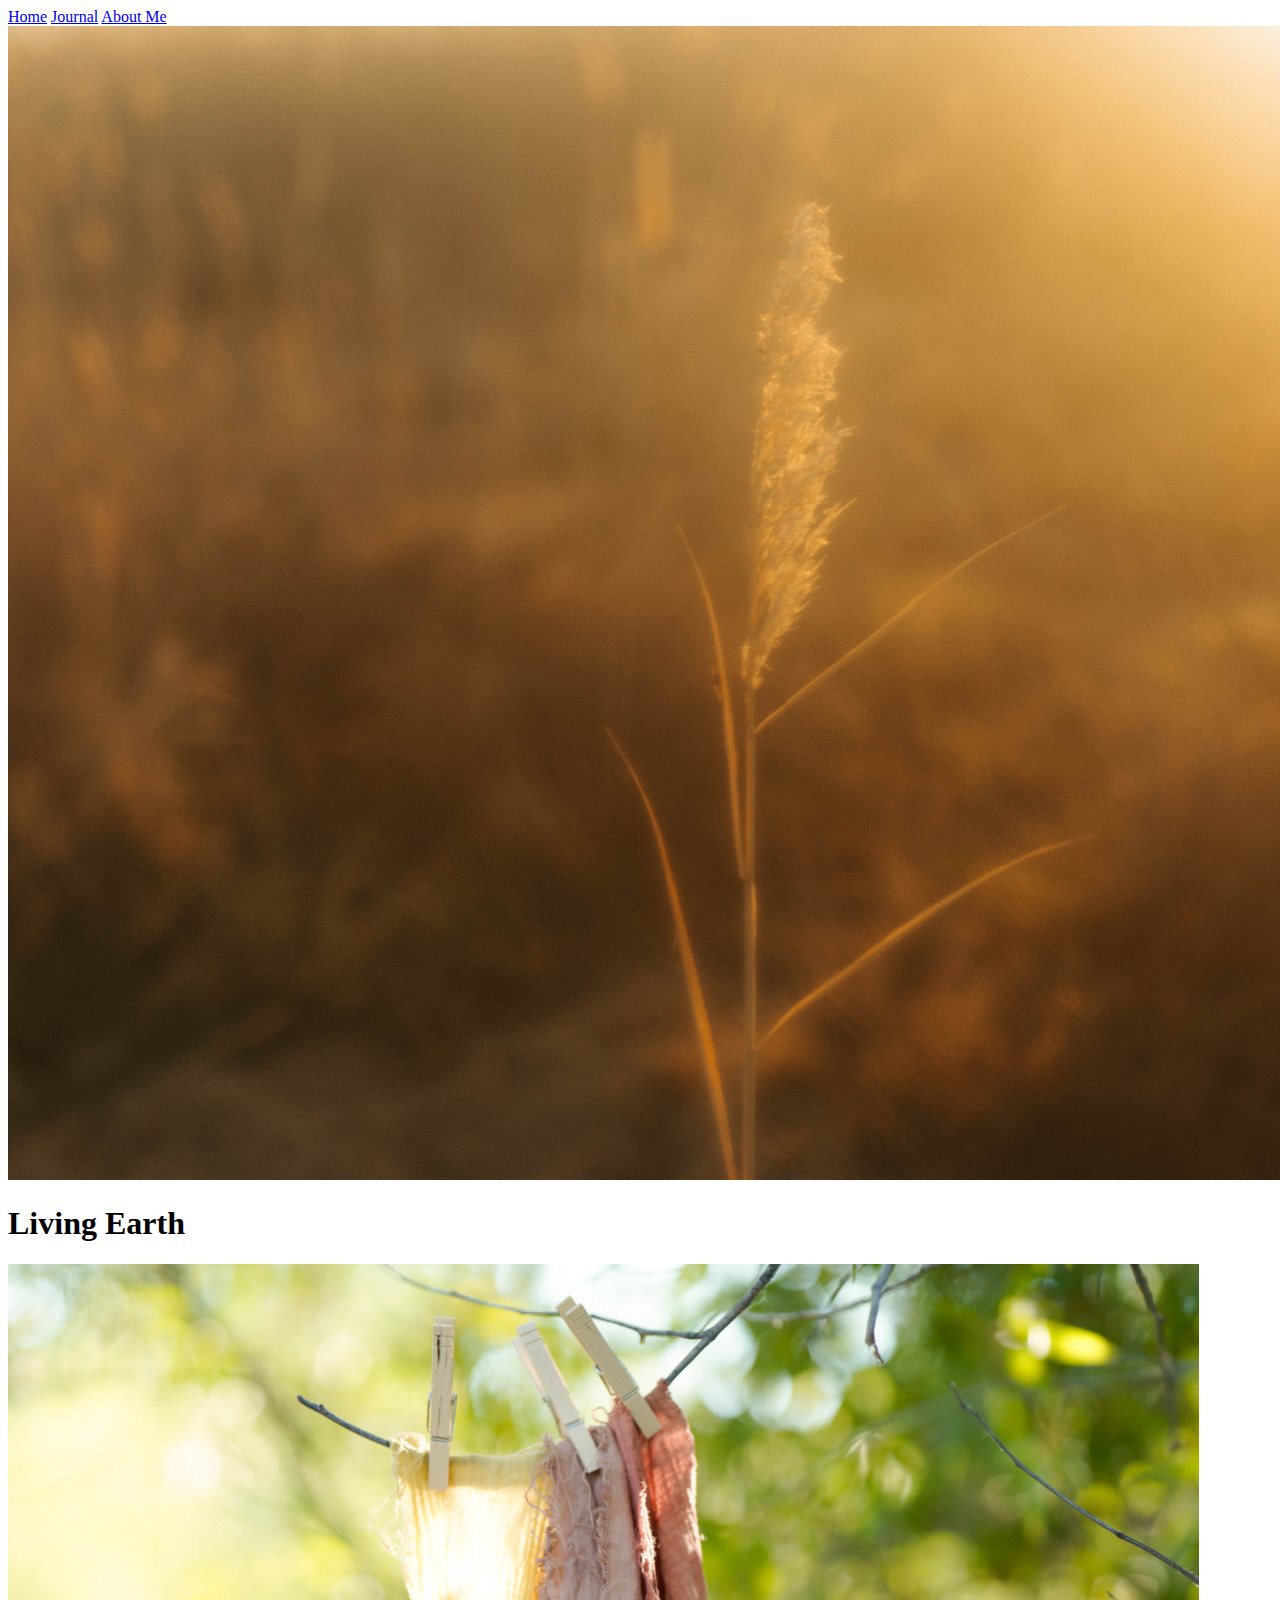
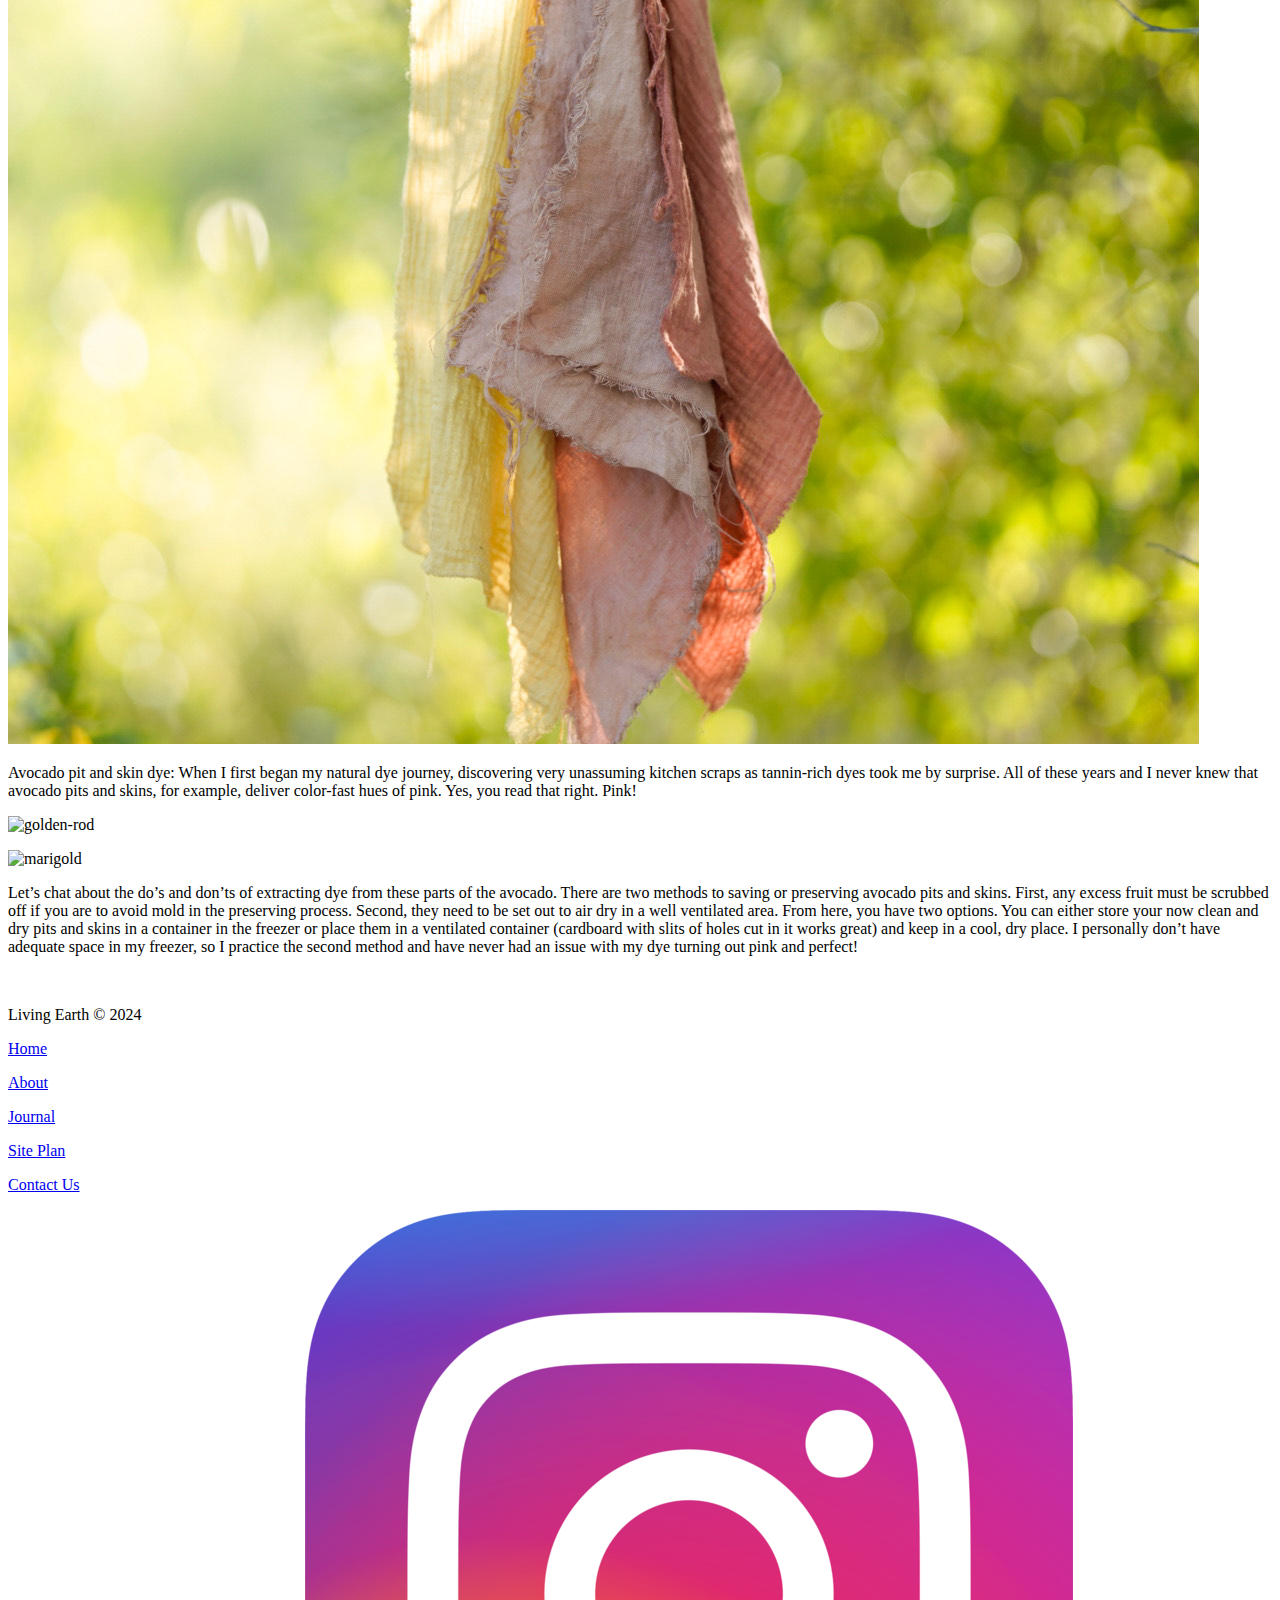
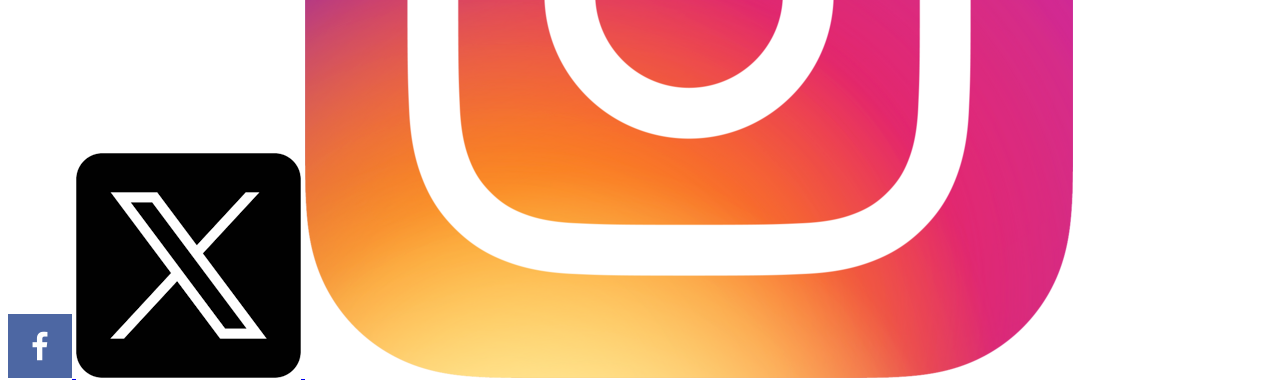
==== living_earth/index.html @ 8547898d "First html content drop for homepage, journal, and about" ====
<!DOCTYPE html>
<html lang="en">
<head>
    <meta charset="UTF-8">
    <meta name="viewport" content="width=device-width, initial-scale=1.0">
    <title>Living Earth | Home</title>
</head>
<body>
    <div id="content">
        <header>
            <!-- <a id="logo-link" href="index.html">
                <img class="logo" src="img/canva/B&W Logo.png" alt="Living Earth logo">
            </a> -->
            <nav>
                <a href="index.html">Home</a>
                <a href="journal.html">Journal</a>
                <a href="about.html">About Me</a>
            </nav>
        </header>
        <main>

            <div id="hero">
                <div id="hero-box">
                    <img id="hero-img" src="img/gold-grass.jpeg" alt="golden grass">
                    <h1 class="home-title">Living Earth</h1>
                </div>
            </div>
            <section class="link-gallery">
                <div id="avocado-card">
                    <img src="img/avocado-hanging-cloth.jpeg" alt="red cloth hanging in a forest">
                    <p>
                        Avocado pit and skin dye:
                        When I first began my natural dye journey, discovering very unassuming kitchen scraps as tannin-rich dyes took me by surprise. All of these years and I never knew that avocado pits and skins, for example, deliver color-fast hues of pink. Yes, you read that right. Pink!
                    </p>
                </div>
                <div id="golden-rod-card">
                    <img src="" alt="golden-rod">
                    <p></p>
                </div>
                <div id="marigold-card">
                    <img src="" alt="marigold">
                    <p></p>
                </div>
            </section>
            <p>
                Let’s chat about the do’s and don’ts of extracting dye from these parts of the avocado. 
                There are two methods to saving or preserving avocado pits and skins. First, any excess fruit must be scrubbed off if you are to avoid mold in the preserving process. Second, they need to be set out to air dry in a  well ventilated area. From here, you have two options. You can either store your now clean and dry pits and skins in a container in the freezer or place them in a ventilated container (cardboard with slits of holes cut in it works great) and keep in a cool, dry place. I personally don’t have adequate space in my freezer, so I practice the second method and have never had an issue with my dye turning out pink and perfect!
            </p>
            <img src="" alt="">
        </main>
        <footer>
            <p>Living Earth &copy; 2024</p>
            <p><a href="index.html">Home</a></p>
            <p><a href="about.html">About</a></p>
            <p><a href="journal.html">Journal</a></p>
            <p><a href="site-plan.html">Site Plan</a></p>
            <p><a href="contactus.html">Contact Us</a></p>
            <div class="social">
                <a href="https://facebook.com" target="_blank">
                    <img src="img/facebook.png" alt="facebook icon">
                </a>
                <a href="https://x.com" target="_blank">
                    <img src="img/x.png" alt="x icon">
                </a>
                <a href="https://instagram.com" target="_blank">
                    <img src="img/instagram.png" alt="instagram icon">
                </a>
            </div>
        </footer>
    </div>
</body>
</html>
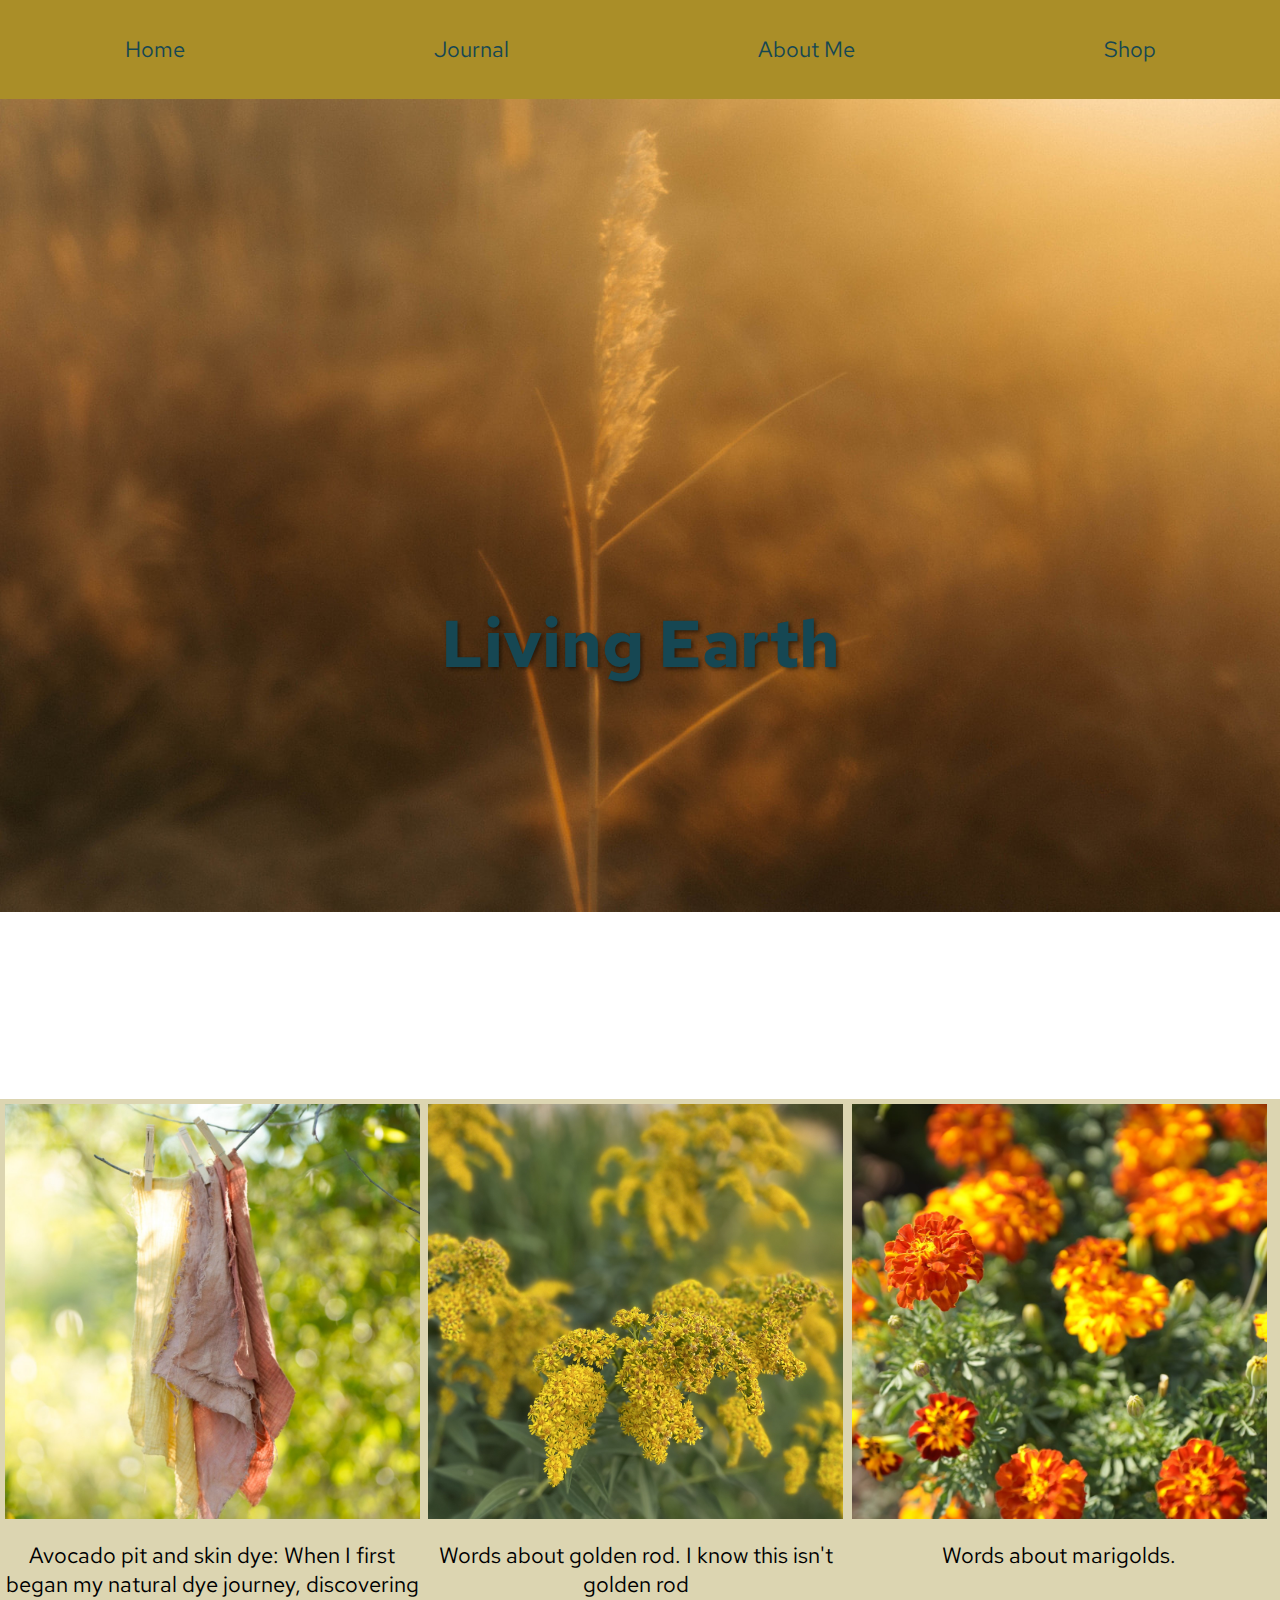
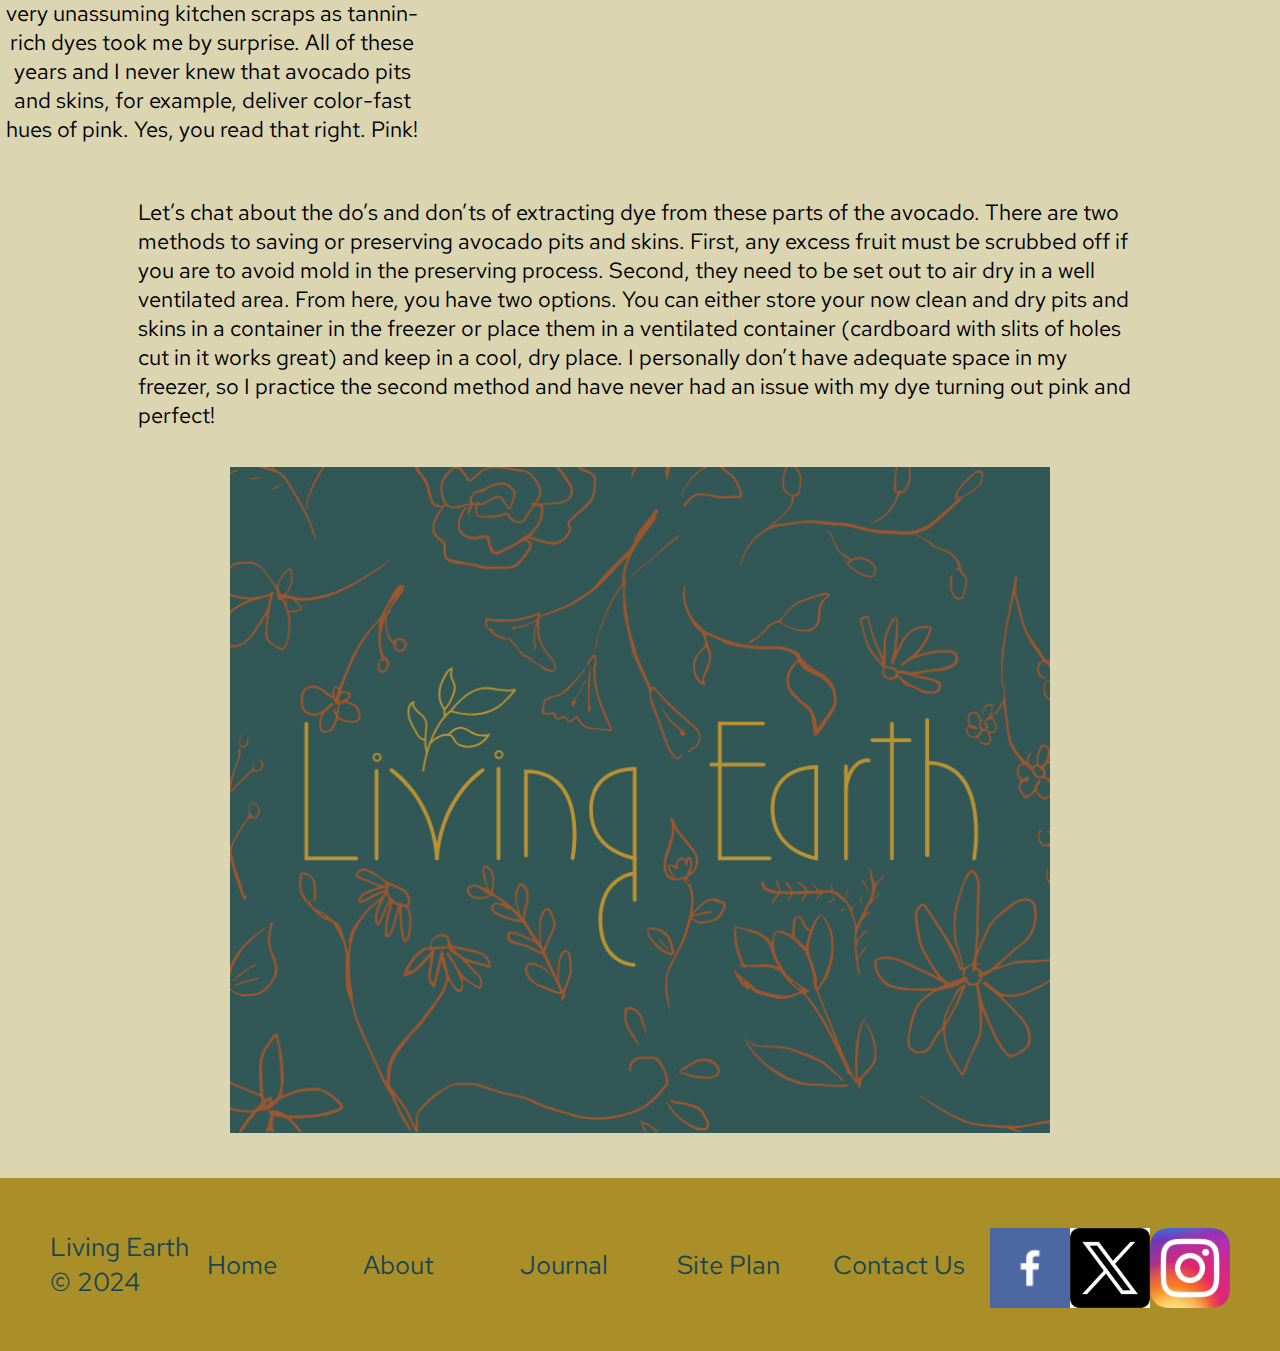
==== commit 1aee19cb: "First styling of home page. Needs some work still." ====
--- a/living_earth/index.html
+++ b/living_earth/index.html
@@ -4,6 +4,7 @@
     <meta charset="UTF-8">
     <meta name="viewport" content="width=device-width, initial-scale=1.0">
     <title>Living Earth | Home</title>
+    <link rel="stylesheet" href="styles/styles.css">
 </head>
 <body>
     <div id="content">
@@ -15,38 +16,33 @@
                 <a href="index.html">Home</a>
                 <a href="journal.html">Journal</a>
                 <a href="about.html">About Me</a>
+                <a class="shop" href="#">Shop</a>
             </nav>
         </header>
         <main>
 
-            <div id="hero">
-                <div id="hero-box">
-                    <img id="hero-img" src="img/gold-grass.jpeg" alt="golden grass">
-                    <h1 class="home-title">Living Earth</h1>
-                </div>
+            <div id="parallax-hero">
+                <!-- <img id="hero-img" src="img/gold-grass.jpeg" alt="golden grass"> -->
+                <h1 class="home-title">Living Earth</h1>
             </div>
             <section class="link-gallery">
-                <div id="avocado-card">
-                    <img src="img/avocado-hanging-cloth.jpeg" alt="red cloth hanging in a forest">
-                    <p>
-                        Avocado pit and skin dye:
-                        When I first began my natural dye journey, discovering very unassuming kitchen scraps as tannin-rich dyes took me by surprise. All of these years and I never knew that avocado pits and skins, for example, deliver color-fast hues of pink. Yes, you read that right. Pink!
-                    </p>
+                <img src="img/avocado-hanging-cloth-square.jpeg" alt="red cloth hanging in a forest">
+                <img src="img/fresh-golden-rod-square.jpg" alt="golden-rod">
+                <img src="img/fresh-marigolds-square.JPG" alt="marigold">
+                <p>
+                    Avocado pit and skin dye:
+                    When I first began my natural dye journey, discovering very unassuming kitchen scraps as tannin-rich dyes took me by surprise. All of these years and I never knew that avocado pits and skins, for example, deliver color-fast hues of pink. Yes, you read that right. Pink!
+                </p>
+                <p>Words about golden rod.  I know this isn't golden rod</p>
+                <p>Words about marigolds.</p>
+            </section>
+            <div class="bottom">
+                <p>
+                    Let’s chat about the do’s and don’ts of extracting dye from these parts of the avocado. 
+                    There are two methods to saving or preserving avocado pits and skins. First, any excess fruit must be scrubbed off if you are to avoid mold in the preserving process. Second, they need to be set out to air dry in a  well ventilated area. From here, you have two options. You can either store your now clean and dry pits and skins in a container in the freezer or place them in a ventilated container (cardboard with slits of holes cut in it works great) and keep in a cool, dry place. I personally don’t have adequate space in my freezer, so I practice the second method and have never had an issue with my dye turning out pink and perfect!
+                </p>
+                <img src="img/canva/blue_rectangle_logo.png" alt="image">
                 </div>
-                <div id="golden-rod-card">
-                    <img src="" alt="golden-rod">
-                    <p></p>
-                </div>
-                <div id="marigold-card">
-                    <img src="" alt="marigold">
-                    <p></p>
-                </div>
-            </section>
-            <p>
-                Let’s chat about the do’s and don’ts of extracting dye from these parts of the avocado. 
-                There are two methods to saving or preserving avocado pits and skins. First, any excess fruit must be scrubbed off if you are to avoid mold in the preserving process. Second, they need to be set out to air dry in a  well ventilated area. From here, you have two options. You can either store your now clean and dry pits and skins in a container in the freezer or place them in a ventilated container (cardboard with slits of holes cut in it works great) and keep in a cool, dry place. I personally don’t have adequate space in my freezer, so I practice the second method and have never had an issue with my dye turning out pink and perfect!
-            </p>
-            <img src="" alt="">
         </main>
         <footer>
             <p>Living Earth &copy; 2024</p>
@@ -69,4 +65,26 @@
         </footer>
     </div>
 </body>
-</html>+</html>
+
+<!-- test-stroke / webkit-text-stroke or text-shadow for text in front of hero image -->
+
+<!-- backup for link gallery
+
+<section class="link-gallery">
+                <div id="avocado-card">
+                    <img src="img/avocado-hanging-cloth-square.jpeg" alt="red cloth hanging in a forest">
+                    <p>
+                        Avocado pit and skin dye:
+                        When I first began my natural dye journey, discovering very unassuming kitchen scraps as tannin-rich dyes took me by surprise. All of these years and I never knew that avocado pits and skins, for example, deliver color-fast hues of pink. Yes, you read that right. Pink!
+                    </p>
+                </div>
+                <div id="golden-rod-card">
+                    <img src="img/fresh-golden-rod-square.jpg" alt="golden-rod">
+                    <p>Words about golden rod.  I know this isn't golden rod</p>
+                </div>
+                <div id="marigold-card">
+                    <img src="img/fresh-marigolds-square.JPG" alt="marigold">
+                    <p>Words about marigolds.</p>
+                </div>
+            </section>-->--- a/living_earth/styles/styles.css
+++ b/living_earth/styles/styles.css
@@ -0,0 +1,199 @@
+@import url(variables.css);
+
+body{
+    /* reset */
+    background-color: var(--background-color);
+    font-size: 22px;
+    margin: 0;
+    padding: 0;
+
+    background-color: var(--accent2-color);
+    margin: 0;
+    padding: 0;
+    font-family: var(--paragraph-font);
+    font-size: 22px;
+}
+
+#content {
+    max-width: 1600px;
+    margin: 0 auto;
+}
+
+header {
+    background-color: var(--color-3);
+}
+
+nav {
+    background-color: var(--navbar-background);
+    color: var(--navbar);
+    display: flex;
+    justify-content: space-around;
+}
+
+nav a {
+    text-align: center;
+    background-color: var(--navbar-background);
+    color: var(--navbar);
+    text-decoration: none;
+    padding: 35px 100px 35px 100px;
+}
+
+nav a:hover {
+    background-color: var(--navbar);
+    color: var(--navbar-background);
+}
+
+.shop {
+    position: relative;
+}
+
+.shop::after {
+    content: "coming soon";
+    position: absolute;
+    top: 0;
+    left: 0;
+    right: 0;
+    bottom: 0;
+    display: flex;
+    align-items: center;
+    justify-content: center;
+    background-color: rgba(0, 0, 0, 0.7); 
+    color: white;
+    opacity: 0;
+    transition: opacity 0.3s ease;
+}
+
+.shop:hover::after {
+    opacity: 1;
+}
+
+#parallax-hero {
+    background-attachment: fixed;
+    background-position: center;
+    background-repeat: no-repeat;
+    background-size: cover;
+    background-image: url("../img/gold-grass.jpeg");
+    min-height: 1000px;
+    position: relative;
+    width: 100%;
+}
+
+/* #hero-img {
+    width: 100%;
+    z-index: -1;
+    grid-row: 1;
+} */
+
+.home-title {
+    text-align: center;
+    grid-row: 1;
+    position: absolute;
+    top: 50%;
+    left: 50%;
+    transform: translate(-50%, -50%);
+    color: var(--color-2);
+    font-size: 3em;
+    text-shadow: 2px 2px 4px rgba(0, 0, 0, 0.5);
+}
+/* img {
+    width: 300px;
+} */
+
+.link-gallery {
+    background-color: var(--color-4);
+    display: grid;
+    grid-template-columns: repeat(3, 1fr);
+    text-align: center;
+    padding: 5px 5px 0 5px;
+}
+.link-gallery img, p {
+    width: 98%;
+}
+
+.link-gallery img:nth-of-type(1) {
+    grid-column: 1;
+}
+.link-gallery img:nth-of-type(2) {
+    grid-column: 2;
+}
+.link-gallery img:nth-of-type(3) {
+    grid-column: 3;
+}
+.link-gallery p:nth-of-type(1) {
+    grid-column: 1;
+}
+.link-gallery p:nth-of-type(2) {
+    grid-column: 2;
+}
+.link-gallery p:nth-of-type(3) {
+    grid-column: 3;
+}
+
+.bottom {
+    /* min-width: 1000px; */
+    display: grid;
+    grid-template-columns: 1fr 8fr 1fr;
+    padding: 0px 0 40px 0;
+    background-color: var(--color-4);
+}
+.bottom p {
+    grid-column: 2;
+    padding: 10px;
+}
+.bottom img {
+    grid-column: 2;
+    width: 80%;
+    margin: 0 auto;
+    padding: 5px;
+}
+
+footer {
+    background-color: var(--navbar-background);
+    color: var(--navbar);
+    font-size: 1.2em;
+    padding: 25px 50px;
+    display: flex;
+    justify-content: space-around;
+    align-items: center;
+}
+
+footer a {
+    text-decoration: none;
+    color: var(--accent2-color)   
+    }
+    
+    footer p a:hover {
+        text-decoration: underline;
+}
+
+.social img{
+    width: 80px;
+    padding-top: 15px;
+}
+
+.social{
+    display: grid;
+    grid-template-columns: 1fr 1fr 1fr;
+    width: 240px;
+}
+
+
+
+
+/* .avocado-card,
+.golden-rod-card,
+.marigold-card {
+    width: 90%;
+}
+
+.avocado-card {
+    grid-column: 1;
+}
+
+.golden-rod-card {
+    grid-column: 2;
+}
+
+.marigold-card {
+    grid-column: 3;
+} */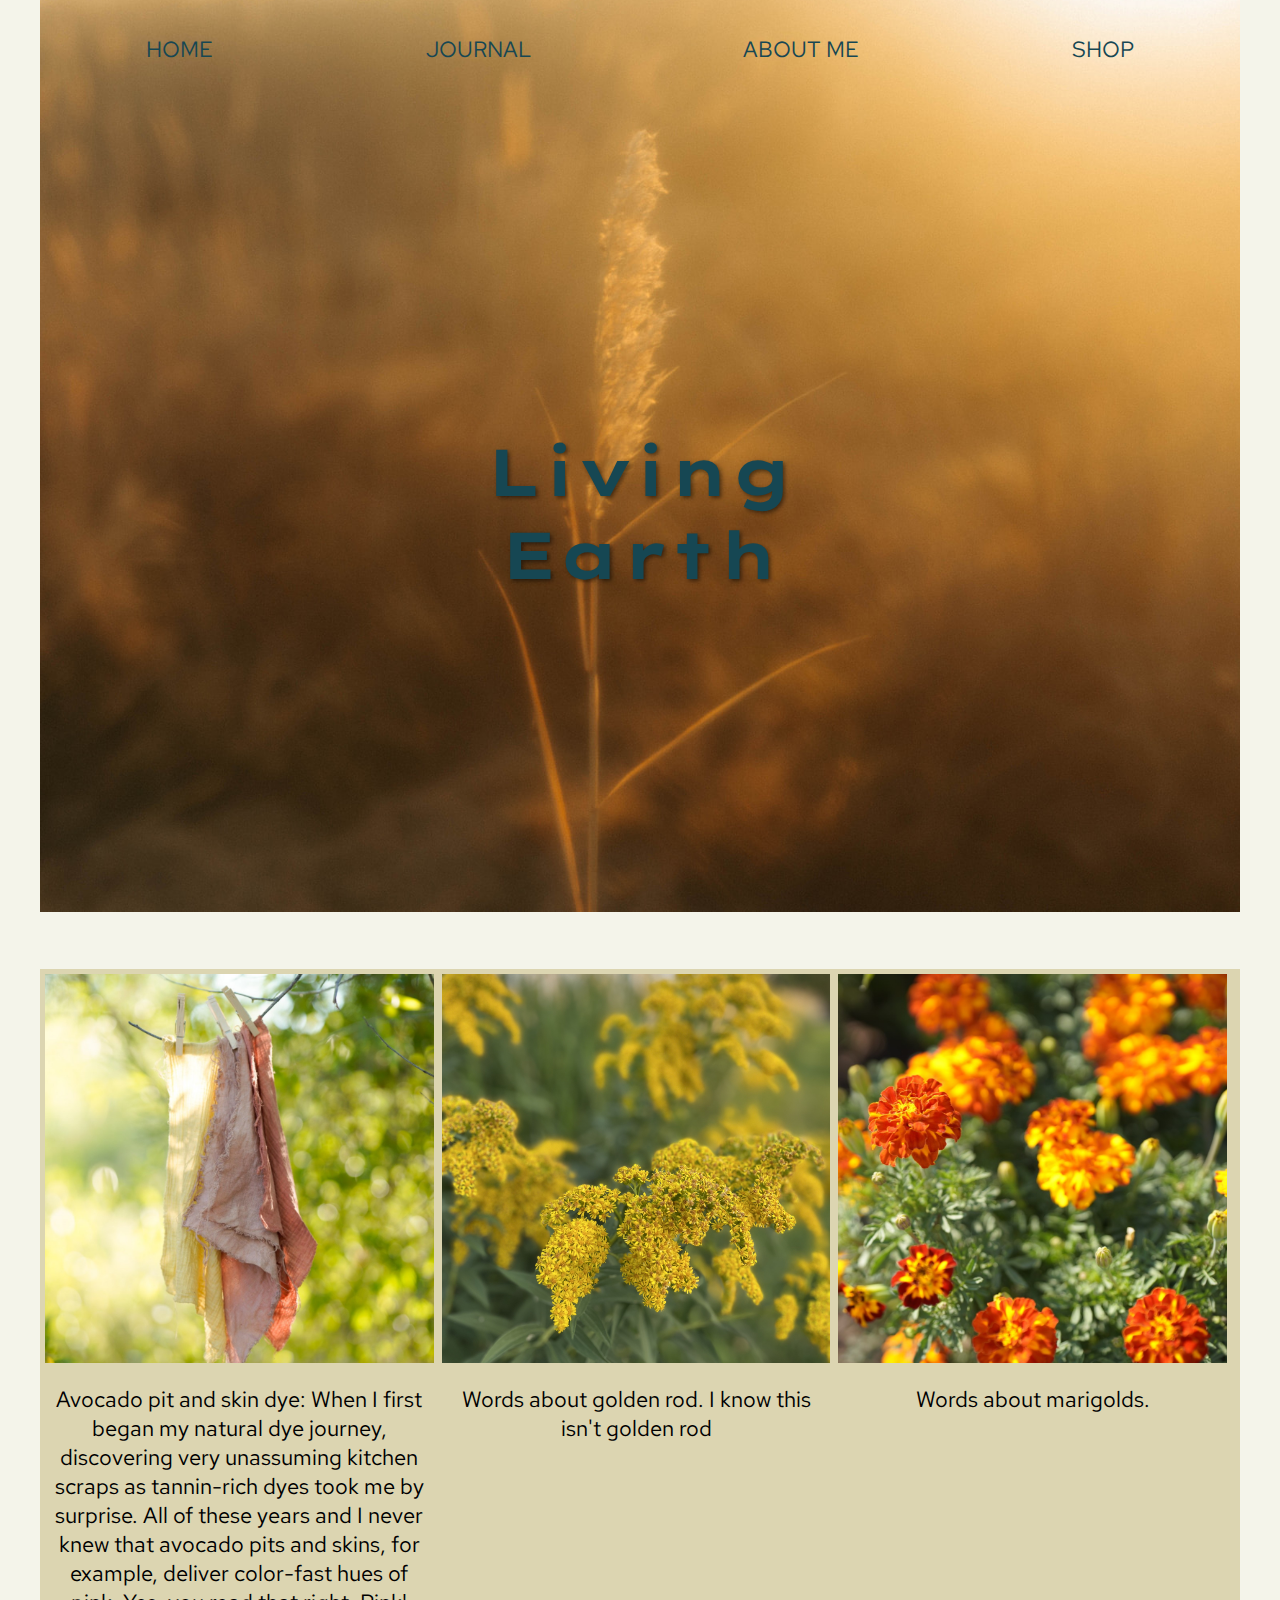
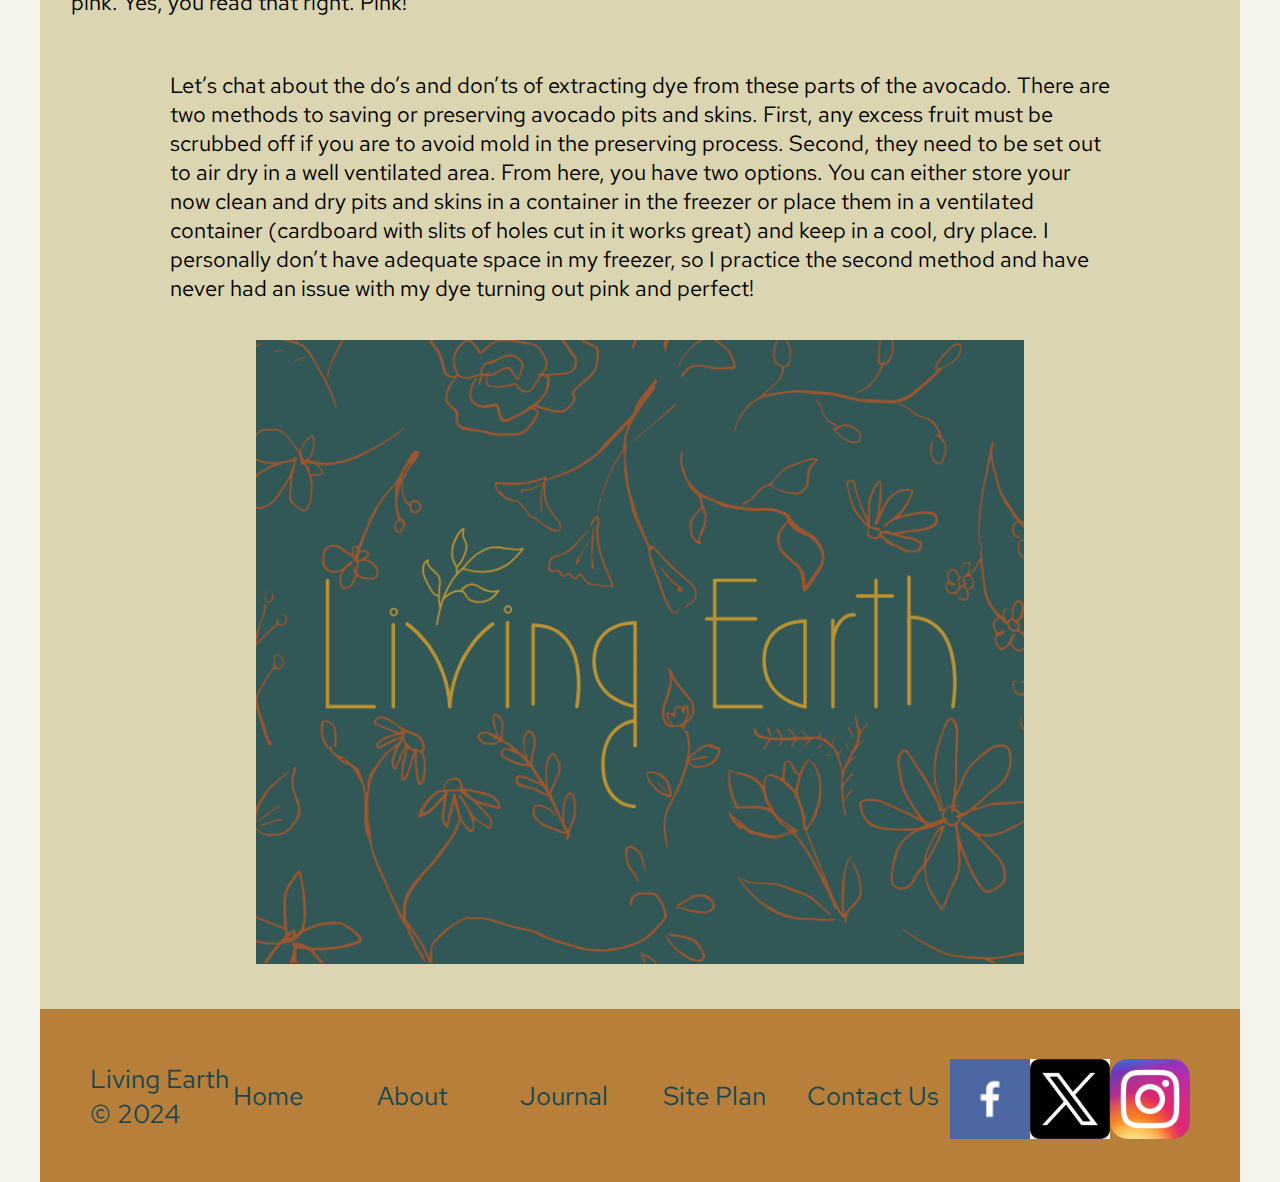
==== commit e7c6320a: "Changing colors and removing navbar background" ====
--- a/living_earth/index.html
+++ b/living_earth/index.html
@@ -13,10 +13,10 @@
                 <img class="logo" src="img/canva/B&W Logo.png" alt="Living Earth logo">
             </a> -->
             <nav>
-                <a href="index.html">Home</a>
-                <a href="journal.html">Journal</a>
-                <a href="about.html">About Me</a>
-                <a class="shop" href="#">Shop</a>
+                <a href="index.html">HOME</a>
+                <a href="journal.html">JOURNAL</a>
+                <a href="about.html">ABOUT ME</a>
+                <a class="shop" href="#">SHOP</a>
             </nav>
         </header>
         <main>
--- a/living_earth/styles/styles.css
+++ b/living_earth/styles/styles.css
@@ -1,5 +1,8 @@
 @import url(variables.css);
 
+h1, h2, h3 {
+    font-family: var(--heading-font);
+}
 body{
     /* reset */
     background-color: var(--background-color);
@@ -7,7 +10,7 @@
     margin: 0;
     padding: 0;
 
-    background-color: var(--accent2-color);
+    background-color: var(--background-color);
     margin: 0;
     padding: 0;
     font-family: var(--paragraph-font);
@@ -15,27 +18,36 @@
 }
 
 #content {
-    max-width: 1600px;
-    margin: 0 auto;
+    max-width: 1200px;
+    margin: 0 auto;
+    background-color: var(--background-color);
 }
 
 header {
-    background-color: var(--color-3);
+    background-color: rgba(var(--color-3), 0.9);
+    z-index: 999;
+    position: relative;
+    width: 100%;
+    top: 0;
+    left: 0;
 }
 
 nav {
-    background-color: var(--navbar-background);
-    color: var(--navbar);
+    background-color: rgba(var(--navbar-background), 0.9);
+    /* color: var(--navbar); */
     display: flex;
     justify-content: space-around;
+    /* backdrop-filter: blur(5px); */
+    width: 100%;
+    z-index: 2;
 }
 
 nav a {
     text-align: center;
-    background-color: var(--navbar-background);
+    /* background-color: var(--navbar-background); */
     color: var(--navbar);
     text-decoration: none;
-    padding: 35px 100px 35px 100px;
+    padding: 35px 100px;
 }
 
 nav a:hover {
@@ -57,8 +69,8 @@
     display: flex;
     align-items: center;
     justify-content: center;
-    background-color: rgba(0, 0, 0, 0.7); 
-    color: white;
+    background-color: var(--navbar);
+    color: var(--navbar-background);
     opacity: 0;
     transition: opacity 0.3s ease;
 }
@@ -76,6 +88,8 @@
     min-height: 1000px;
     position: relative;
     width: 100%;
+    margin-top: -130px;
+    z-index: 1;
 }
 
 /* #hero-img {
@@ -177,23 +191,148 @@
     width: 240px;
 }
 
-
-
-
-/* .avocado-card,
-.golden-rod-card,
-.marigold-card {
-    width: 90%;
-}
-
-.avocado-card {
-    grid-column: 1;
-}
-
-.golden-rod-card {
-    grid-column: 2;
-}
-
-.marigold-card {
-    grid-column: 3;
-} */+/* About Me */
+
+.about-me-grid {
+    display: grid;
+    max-width: 1600px;
+    grid-template-columns: repeat(8, 1fr);
+    gap: 20px;
+    background-color: var(--color-4);
+}
+
+.about-me-grid h1 {
+    grid-column: 1/9;
+    margin: 0 auto;
+    padding: 20px 30px 10px 30px;
+}
+
+.about-me-grid img {
+    width: 100%;
+    height: auto;
+    margin: 0 auto;
+}
+
+.about-me-grid img:nth-of-type(1) {
+    grid-column: 1 / 5;
+}
+
+.about-me-grid img:nth-of-type(2) {
+    grid-column: 5 / 9;
+}
+
+.about-me-grid p {
+    grid-column: 2/8;
+    margin: 5px;
+    line-height: 1.5em;
+}
+
+.about-me-grid img:nth-of-type(3) {
+    grid-column: 2 / 8;
+    padding-bottom: 30px;
+}
+
+/* Journal */
+#journal-title {
+    margin: 0 auto;
+    width: fit-content;
+    padding: 30px;
+}
+
+.months {
+    background-color: var(--second-nav-background);
+    color: var(--navbar);
+    display: flex;
+    justify-content: space-around;
+}
+
+.months a {
+    text-align: center;
+    background-color: var(--second-nav-background);
+    color: var(--navbar);
+    text-decoration: none;
+    padding: 35px 35px 35px 35px;
+}
+
+.months a:hover {
+    background-color: var(--navbar);
+    color: var(--second-nav-background);
+}
+
+.month {
+    display: grid;
+    grid-template-columns: repeat(6, 1fr);
+    /* align-items: center; */
+    gap: 20px;
+}
+.month img {
+    /* padding: 5px 30px 5px 2px; */
+    width: 100%;
+    height: auto;
+}
+.month p {
+    width: 100%;
+}
+.month h2 {
+    grid-column: 1/7;
+    text-align: center;
+    font-size: 1.8em;
+    /* grid-row: 1; */
+}
+.month img:nth-of-type(1) {
+    grid-column: 1/4;
+    /* grid-row: 2/4; */
+}
+.p1 {
+    grid-column: 4/7;
+    /* grid-row: 2; */
+}
+/* .month p:nth-of-type(2) {
+    grid-column: 4/7;
+    grid-row: 3;
+} */
+.month img:nth-of-type(2) {
+    grid-column: 1/4;
+    /* grid-row: 4; */
+}
+.month p:nth-of-type(1) {
+    grid-column: 4/7;
+    /* grid-row: 4; */
+}
+.month img:nth-of-type(3) {
+    grid-column: 1/4;
+    /* grid-row: 5; */
+}
+.month p:nth-of-type(2) {
+    grid-column: 4/7;
+    /* grid-row: 5; */
+}
+
+.gallery {
+    display: grid;
+    grid-template-columns: repeat(6, 1fr);
+    gap: 10px;
+    padding-top: 100px;
+}
+.gallery img {
+    width: 100%;
+    height: auto;
+}
+/* .gallery h2 {
+
+} */
+.gallery img:nth-of-type(1) {
+    grid-column: 1/3;
+}
+.gallery img:nth-of-type(2) {
+    grid-column: 3/5;
+}
+.gallery img:nth-of-type(3) {
+    grid-column: 5/7;
+}
+.gallery img:nth-of-type(4) {
+    grid-column: 1/4;
+}
+.gallery img:nth-of-type(5) {
+    grid-column: 4/7;
+}